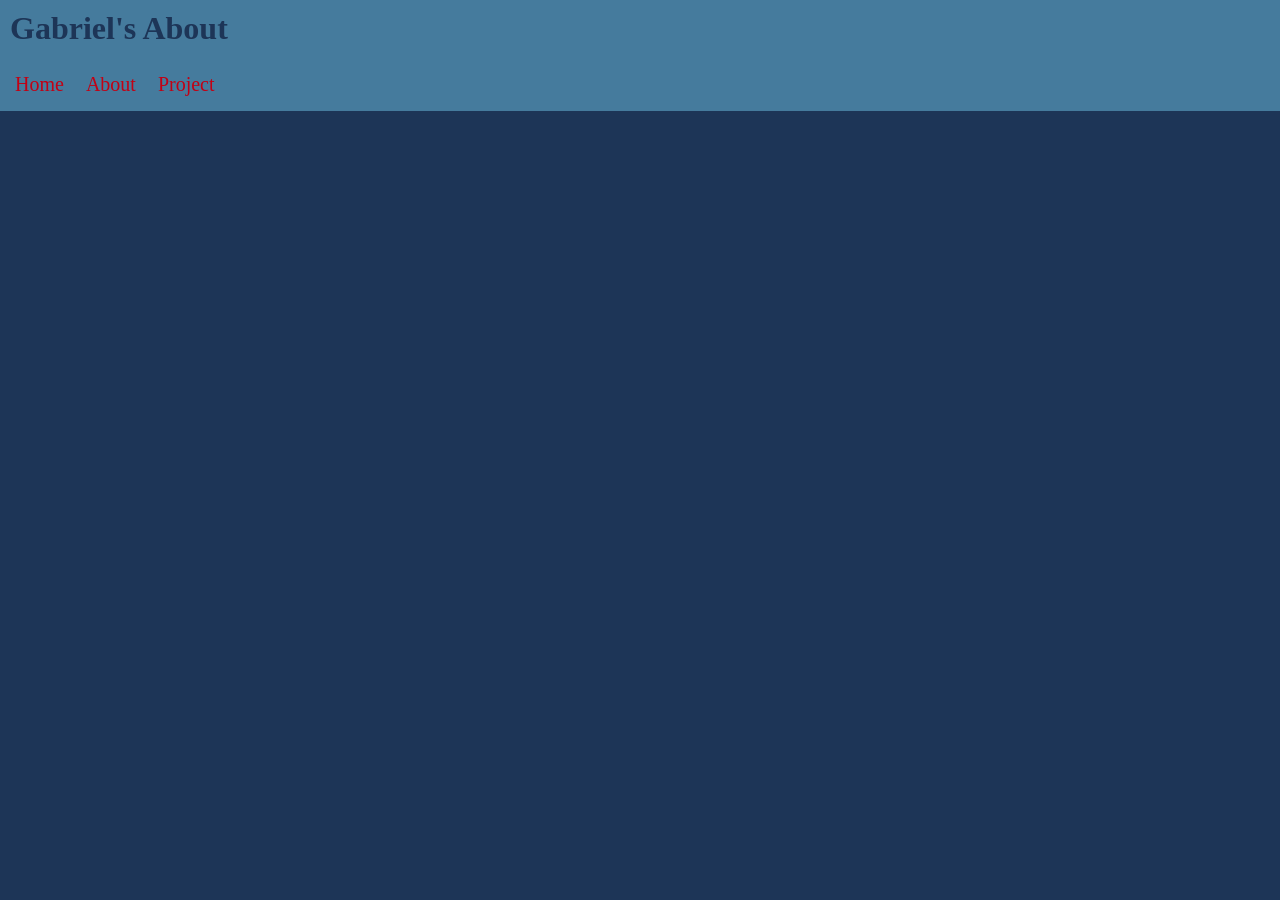
==== about.html @ ce487adc "Add homepage, about, and projects pages with updated navigation and styles" ====
<!DOCTYPE html>
<html lang="en">
<head>
    <meta charset="UTF-8">
    <meta name="viewport" content="width=device-width, initial-scale=1.0">
    <title>About me</title>
    <link rel="stylesheet" href="styles.css">
</head>
<body>
    <header>
        <h1>Gabriel's About</h1>
        <nav>
            <a href="index.html">Home</a>
            <a href="about.html">About</a>
            <a href="projects.html">Project</a>
        </nav>
    </header>
</body>
</html>
---- styles.css ----
body{
    margin:0;
    background-color: #1d3557;
    display:flex;
    flex-direction: column;
    height: 100vh;
}
header{
    background-color: #457b9d;
    padding: 10px;

}
h1{
    color: #1d3557;
    margin-top: 0;
}
a{
    text-decoration: none;
    font-size:20px;
    display:inline-block;
    margin-right:8px;
    color:#C20114;
    padding: 5px;
    border-radius:5px;
}
a:hover{
    background-color: #3BC14A;
    color:white;
}
.card{
    background-color:#A8DADC ;
    width:400px;
    padding:5px;
    margin-top:8px;
    border-radius:5px;
}
h2{
    margin-top:0;
    
}
footer p{
    text-align: center;
}
.box{
    display:flex;
    justify-content: center;
    gap:20px;
}
main{
    flex: 1;
}
footer{
    background-color: #457b9d;
}
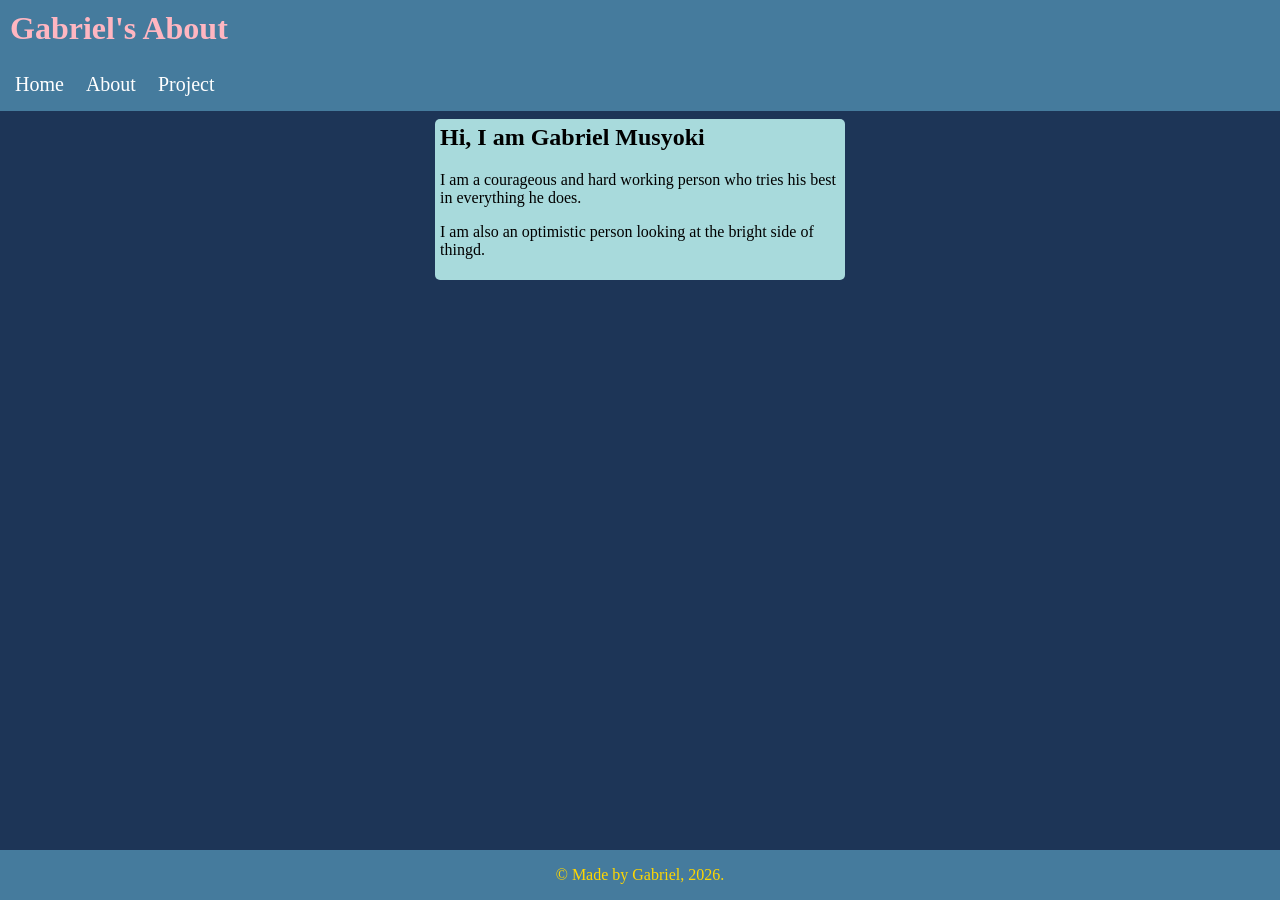
==== commit 76bfcb37: "Enhance about and projects pages with personal introduction and project details; update styles for c" ====
--- a/about.html
+++ b/about.html
@@ -15,5 +15,19 @@
             <a href="projects.html">Project</a>
         </nav>
     </header>
+    <main>
+        <section>
+            <div class="box">
+          <div class="card">
+                <h2>Hi, I am Gabriel Musyoki</h2>
+                <p> I am a courageous and hard working person who tries his best in everything he does.</p>
+                <p>I am also an optimistic person looking at the bright side of thingd.</p>
+          </div>
+          </div>
+        </section>
+    </main>
+    <footer>
+        <p>&copy; Made by Gabriel, 2026.</p>
+    </footer>
 </body>
 </html>
--- a/styles.css
+++ b/styles.css
@@ -6,12 +6,11 @@
     height: 100vh;
 }
 header{
-    background-color: #457b9d;
+    background-color:#457b9d;
     padding: 10px;
-
 }
 h1{
-    color: #1d3557;
+    color: lightpink ;
     margin-top: 0;
 }
 a{
@@ -19,7 +18,7 @@
     font-size:20px;
     display:inline-block;
     margin-right:8px;
-    color:#C20114;
+    color:white;
     padding: 5px;
     border-radius:5px;
 }
@@ -40,11 +39,13 @@
 }
 footer p{
     text-align: center;
+    color:gold;
 }
 .box{
     display:flex;
-    justify-content: center;
+    justify-content:center;
     gap:20px;
+    align-items:
 }
 main{
     flex: 1;
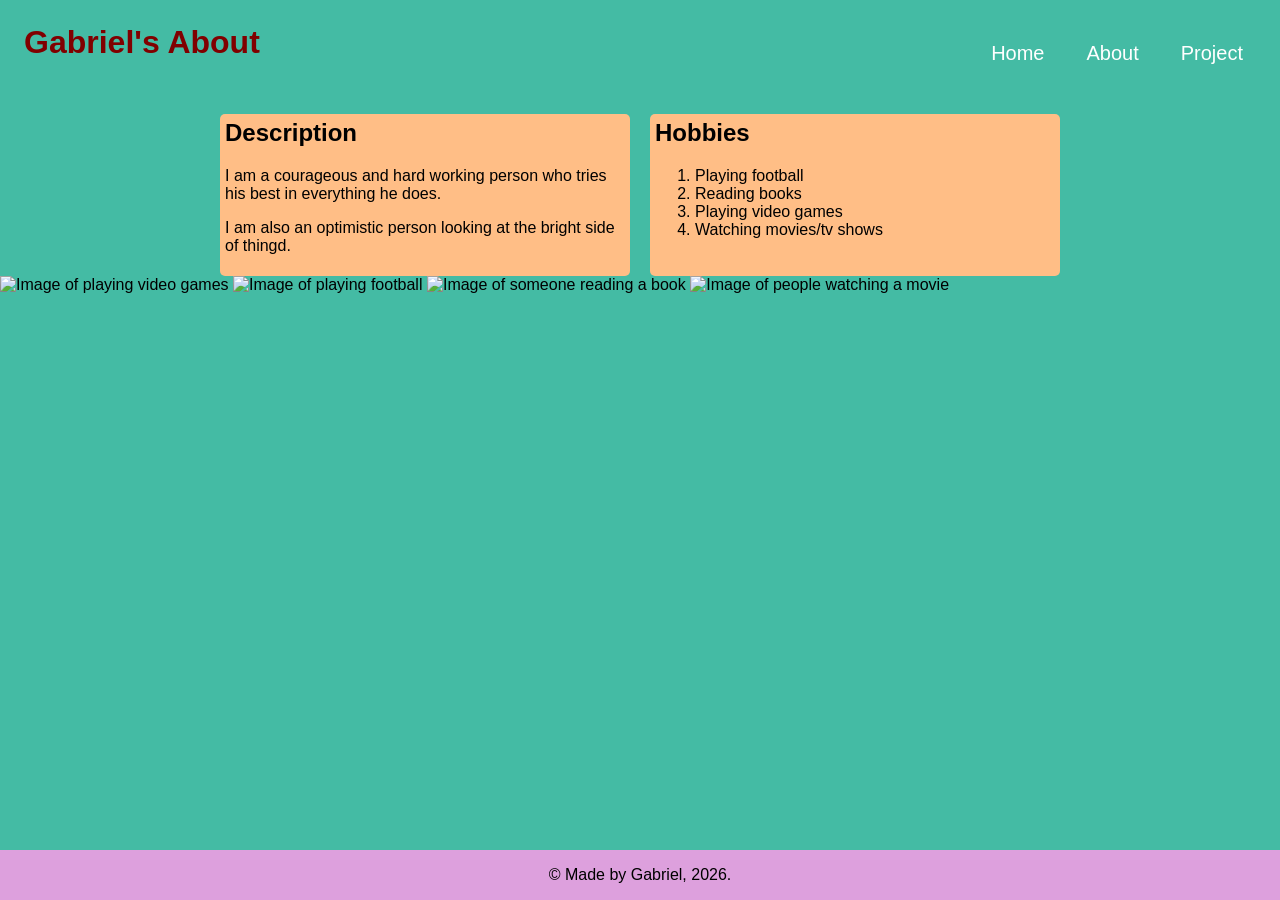
==== commit 464cb804: "Update about page with personal description and hobbies; add relevant images" ====
--- a/about.html
+++ b/about.html
@@ -19,11 +19,24 @@
         <section>
             <div class="box">
           <div class="card">
-                <h2>Hi, I am Gabriel Musyoki</h2>
+                <h2>Description</h2>
                 <p> I am a courageous and hard working person who tries his best in everything he does.</p>
                 <p>I am also an optimistic person looking at the bright side of thingd.</p>
           </div>
+          <div class="card">
+            <h2>Hobbies</h2>
+            <ol>
+                <li>Playing football</li>
+                <li>Reading books</li>
+                <li>Playing video games</li>
+                <li>Watching movies/tv shows</li>
+            </ol>
           </div>
+          </div>
+          <img src="https://encrypted-tbn0.gstatic.com/images?q=tbn:ANd9GcQY9hop8ADpbZL-6Hnxw6jSDRt89Ui_YG6zNk5XWIwovQ&s=10" width="332px" alt="Image of playing video games">
+          <img src="https://encrypted-tbn0.gstatic.com/images?q=tbn:ANd9GcQmFT_sH1qi_pQcTS50DKukGHcPgW1MRP8DLIH-y0fFJQ&s=10" width="332px" alt="Image of playing football">
+          <img src="https://encrypted-tbn0.gstatic.com/images?q=tbn:ANd9GcRykQXDZwoDVlckRMDyuXMd7oVSeuKlFLfnjRseBKFTVQ&s=10" width="332px" alt="Image of someone reading a book">
+          <img src="https://encrypted-tbn0.gstatic.com/images?q=tbn:ANd9GcTVBCn3vG-I0AjFyta4QfyAg4zdwGs1NSp6_bIm_ORDnQ&s=10" width="332px" alt="Image of people watching a movie">
         </section>
     </main>
     <footer>
--- a/styles.css
+++ b/styles.css
@@ -1,16 +1,26 @@
 body{
+    font-family: Comic Sans MS, cursive, sans-serif;
     margin:0;
-    background-color: #1d3557;
+    background-color: #44BBA4;
     display:flex;
     flex-direction: column;
     height: 100vh;
 }
 header{
-    background-color:#457b9d;
-    padding: 10px;
+    position:sticky;
+    top:0;
+    display:flex;
+    justify-content:space-between;
+    align-items:center;
+    padding:24px;
+    z-index:100;
+    }
+nav{
+    display:flex;
+    gap:24px;
 }
 h1{
-    color: lightpink ;
+    color:maroon;
     margin-top: 0;
 }
 a{
@@ -27,7 +37,7 @@
     color:white;
 }
 .card{
-    background-color:#A8DADC ;
+    background-color:#FFBE86 ;
     width:400px;
     padding:5px;
     margin-top:8px;
@@ -39,7 +49,7 @@
 }
 footer p{
     text-align: center;
-    color:gold;
+    color:black;
 }
 .box{
     display:flex;
@@ -51,5 +61,5 @@
     flex: 1;
 }
 footer{
-    background-color: #457b9d;
-}+    background-color: plum;
+}
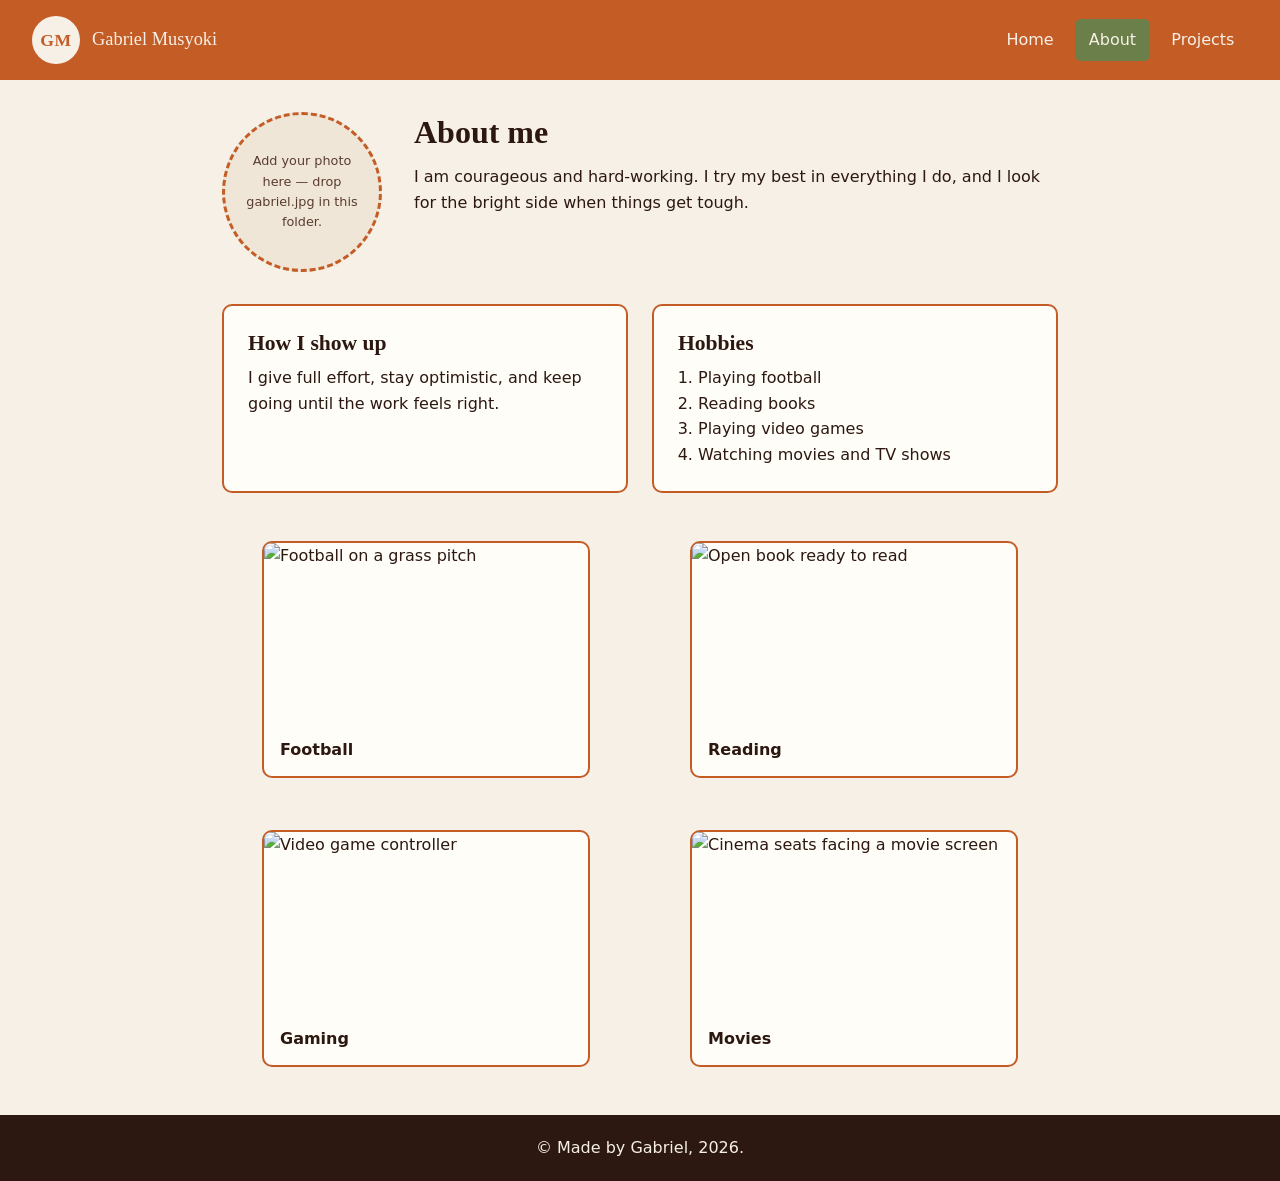
==== commit fd93396b: "Revamp about, index, and projects pages with updated content and improved styles; enhance navigation" ====
--- a/about.html
+++ b/about.html
@@ -3,44 +3,67 @@
 <head>
     <meta charset="UTF-8">
     <meta name="viewport" content="width=device-width, initial-scale=1.0">
-    <title>About me</title>
+    <title>About Gabriel</title>
     <link rel="stylesheet" href="styles.css">
 </head>
 <body>
     <header>
-        <h1>Gabriel's About</h1>
+        <a class="logo" href="index.html" aria-label="Gabriel Musyoki — Home">
+            <span class="logo-mark">GM</span>
+            <span class="logo-name">Gabriel Musyoki</span>
+        </a>
         <nav>
             <a href="index.html">Home</a>
-            <a href="about.html">About</a>
-            <a href="projects.html">Project</a>
+            <a href="about.html" aria-current="page">About</a>
+            <a href="projects.html">Projects</a>
         </nav>
     </header>
     <main>
-        <section>
-            <div class="box">
-          <div class="card">
-                <h2>Description</h2>
-                <p> I am a courageous and hard working person who tries his best in everything he does.</p>
-                <p>I am also an optimistic person looking at the bright side of thingd.</p>
-          </div>
-          <div class="card">
-            <h2>Hobbies</h2>
-            <ol>
-                <li>Playing football</li>
-                <li>Reading books</li>
-                <li>Playing video games</li>
-                <li>Watching movies/tv shows</li>
-            </ol>
-          </div>
-          </div>
-          <img src="https://encrypted-tbn0.gstatic.com/images?q=tbn:ANd9GcQY9hop8ADpbZL-6Hnxw6jSDRt89Ui_YG6zNk5XWIwovQ&s=10" width="332px" alt="Image of playing video games">
-          <img src="https://encrypted-tbn0.gstatic.com/images?q=tbn:ANd9GcQmFT_sH1qi_pQcTS50DKukGHcPgW1MRP8DLIH-y0fFJQ&s=10" width="332px" alt="Image of playing football">
-          <img src="https://encrypted-tbn0.gstatic.com/images?q=tbn:ANd9GcRykQXDZwoDVlckRMDyuXMd7oVSeuKlFLfnjRseBKFTVQ&s=10" width="332px" alt="Image of someone reading a book">
-          <img src="https://encrypted-tbn0.gstatic.com/images?q=tbn:ANd9GcTVBCn3vG-I0AjFyta4QfyAg4zdwGs1NSp6_bIm_ORDnQ&s=10" width="332px" alt="Image of people watching a movie">
+        <section class="about-intro">
+            <div class="photo-placeholder small" role="img" aria-label="Photo of Gabriel Musyoki coming soon">
+                Add your photo here — drop gabriel.jpg in this folder.
+            </div>
+            <div>
+                <h1>About me</h1>
+                <p>I am courageous and hard-working. I try my best in everything I do, and I look for the bright side when things get tough.</p>
+            </div>
+        </section>
+        <section class="box">
+            <div class="card">
+                <h2>How I show up</h2>
+                <p>I give full effort, stay optimistic, and keep going until the work feels right.</p>
+            </div>
+            <div class="card">
+                <h2>Hobbies</h2>
+                <ol>
+                    <li>Playing football</li>
+                    <li>Reading books</li>
+                    <li>Playing video games</li>
+                    <li>Watching movies and TV shows</li>
+                </ol>
+            </div>
+        </section>
+        <section class="hobby-grid">
+            <figure class="hobby-card">
+                <img src="https://images.unsplash.com/photo-1579952363873-27f3bade9f55?auto=format&amp;fit=crop&amp;w=800&amp;q=80" alt="Football on a grass pitch">
+                <p>Football</p>
+            </figure>
+            <figure class="hobby-card">
+                <img src="https://images.unsplash.com/photo-1512820790803-83ca734da794?auto=format&amp;fit=crop&amp;w=800&amp;q=80" alt="Open book ready to read">
+                <p>Reading</p>
+            </figure>
+            <figure class="hobby-card">
+                <img src="https://images.unsplash.com/photo-1511512578047-dfb367046420?auto=format&amp;fit=crop&amp;w=800&amp;q=80" alt="Video game controller">
+                <p>Gaming</p>
+            </figure>
+            <figure class="hobby-card">
+                <img src="https://images.unsplash.com/photo-1489599849927-2ee91cede3ba?auto=format&amp;fit=crop&amp;w=800&amp;q=80" alt="Cinema seats facing a movie screen">
+                <p>Movies</p>
+            </figure>
         </section>
     </main>
     <footer>
         <p>&copy; Made by Gabriel, 2026.</p>
     </footer>
 </body>
-</html>+</html>
--- a/styles.css
+++ b/styles.css
@@ -1,65 +1,266 @@
-body{
-    font-family: Comic Sans MS, cursive, sans-serif;
-    margin:0;
-    background-color: #44BBA4;
-    display:flex;
+*,
+*::before,
+*::after {
+    box-sizing: border-box;
+}
+
+body {
+    font-family: "Segoe UI", system-ui, sans-serif;
+    margin: 0;
+    background-color: #F6F0E6;
+    color: #2C1810;
+    display: flex;
     flex-direction: column;
-    height: 100vh;
-}
-header{
-    position:sticky;
-    top:0;
-    display:flex;
-    justify-content:space-between;
-    align-items:center;
-    padding:24px;
-    z-index:100;
+    min-height: 100vh;
+    line-height: 1.6;
+}
+
+header {
+    position: sticky;
+    top: 0;
+    display: flex;
+    justify-content: space-between;
+    align-items: center;
+    padding: 1rem 2rem;
+    background-color: #C45C26;
+    z-index: 100;
+}
+
+.logo {
+    display: flex;
+    align-items: center;
+    gap: 0.75rem;
+    text-decoration: none;
+    color: #F6F0E6;
+}
+
+.logo-mark {
+    display: flex;
+    align-items: center;
+    justify-content: center;
+    width: 48px;
+    height: 48px;
+    border-radius: 50%;
+    background-color: #F6F0E6;
+    color: #C45C26;
+    font-family: Georgia, "Times New Roman", serif;
+    font-weight: 700;
+    font-size: 1.1rem;
+    letter-spacing: 0.04em;
+}
+
+.logo-name {
+    font-family: Georgia, "Times New Roman", serif;
+    font-size: 1.15rem;
+}
+
+nav {
+    display: flex;
+    gap: 8px;
+}
+
+nav a {
+    text-decoration: none;
+    font-size: 1rem;
+    display: inline-block;
+    color: #F6F0E6;
+    padding: 0.5rem 0.85rem;
+    border-radius: 6px;
+}
+
+nav a:hover,
+nav a[aria-current="page"] {
+    background-color: #6B7F4A;
+    color: #F6F0E6;
+}
+
+h1,
+h2,
+h3 {
+    font-family: Georgia, "Times New Roman", serif;
+    line-height: 1.25;
+    margin-top: 0;
+}
+
+h1 {
+    font-size: 2rem;
+    margin-bottom: 0.75rem;
+}
+
+h2 {
+    font-size: 1.35rem;
+    margin-bottom: 0.5rem;
+}
+
+p {
+    margin: 0 0 1rem;
+}
+
+p:last-child {
+    margin-bottom: 0;
+}
+
+main {
+    flex: 1;
+    width: 100%;
+    max-width: 900px;
+    margin: 0 auto;
+    padding: 2rem;
+}
+
+.hero {
+    display: flex;
+    align-items: center;
+    gap: 2rem;
+    margin-bottom: 2rem;
+}
+
+.hero-copy {
+    flex: 1;
+}
+
+.tagline {
+    font-size: 1.15rem;
+    margin-bottom: 0;
+}
+
+.photo-placeholder {
+    flex-shrink: 0;
+    width: 220px;
+    height: 220px;
+    border-radius: 50%;
+    border: 3px dashed #C45C26;
+    background-color: #efe6d8;
+    display: flex;
+    flex-direction: column;
+    align-items: center;
+    justify-content: center;
+    text-align: center;
+    padding: 1.25rem;
+    color: #5a3d30;
+    font-size: 0.9rem;
+}
+
+.photo-placeholder img {
+    width: 100%;
+    height: 100%;
+    object-fit: cover;
+    border-radius: 50%;
+}
+
+.photo-placeholder.small {
+    width: 160px;
+    height: 160px;
+    font-size: 0.8rem;
+}
+
+.about-intro {
+    display: flex;
+    align-items: flex-start;
+    gap: 2rem;
+    margin-bottom: 2rem;
+}
+
+.box {
+    display: flex;
+    justify-content: center;
+    align-items: stretch;
+    flex-wrap: wrap;
+    gap: 1.5rem;
+    margin-bottom: 2rem;
+}
+
+.card {
+    background-color: #fffdf8;
+    flex: 1 1 280px;
+    padding: 1.5rem;
+    border-radius: 10px;
+    border: 2px solid #C45C26;
+}
+
+.card p,
+.card ol {
+    margin-bottom: 0.75rem;
+}
+
+.card ol {
+    padding-left: 1.25rem;
+    margin-top: 0;
+}
+
+.card ol:last-child,
+.card p:last-child {
+    margin-bottom: 0;
+}
+
+.hobby-grid {
+    display: grid;
+    grid-template-columns: repeat(2, minmax(0, 1fr));
+    gap: 1.25rem;
+}
+
+.hobby-card {
+    background-color: #fffdf8;
+    border-radius: 10px;
+    overflow: hidden;
+    border: 2px solid #C45C26;
+}
+
+.hobby-card img {
+    width: 100%;
+    height: 180px;
+    object-fit: cover;
+    display: block;
+}
+
+.hobby-card p {
+    padding: 0.85rem 1rem;
+    margin: 0;
+    font-weight: 600;
+}
+
+.projects-grid {
+    display: grid;
+    grid-template-columns: 1fr;
+    gap: 1.5rem;
+}
+
+.project-card h2 {
+    color: #C45C26;
+}
+
+.project-meta {
+    font-size: 0.9rem;
+    color: #5a3d30;
+    margin-bottom: 0.75rem;
+}
+
+footer {
+    background-color: #2C1810;
+    padding: 1.25rem 2rem;
+}
+
+footer p {
+    text-align: center;
+    color: #F6F0E6;
+    margin: 0;
+}
+
+@media (max-width: 700px) {
+    header {
+        flex-direction: column;
+        gap: 0.75rem;
+        padding: 1rem;
     }
-nav{
-    display:flex;
-    gap:24px;
-}
-h1{
-    color:maroon;
-    margin-top: 0;
-}
-a{
-    text-decoration: none;
-    font-size:20px;
-    display:inline-block;
-    margin-right:8px;
-    color:white;
-    padding: 5px;
-    border-radius:5px;
-}
-a:hover{
-    background-color: #3BC14A;
-    color:white;
-}
-.card{
-    background-color:#FFBE86 ;
-    width:400px;
-    padding:5px;
-    margin-top:8px;
-    border-radius:5px;
-}
-h2{
-    margin-top:0;
-    
-}
-footer p{
-    text-align: center;
-    color:black;
-}
-.box{
-    display:flex;
-    justify-content:center;
-    gap:20px;
-    align-items:
-}
-main{
-    flex: 1;
-}
-footer{
-    background-color: plum;
-}
+
+    .hero,
+    .about-intro {
+        flex-direction: column;
+        align-items: center;
+        text-align: center;
+    }
+
+    .hobby-grid {
+        grid-template-columns: 1fr;
+    }
+}
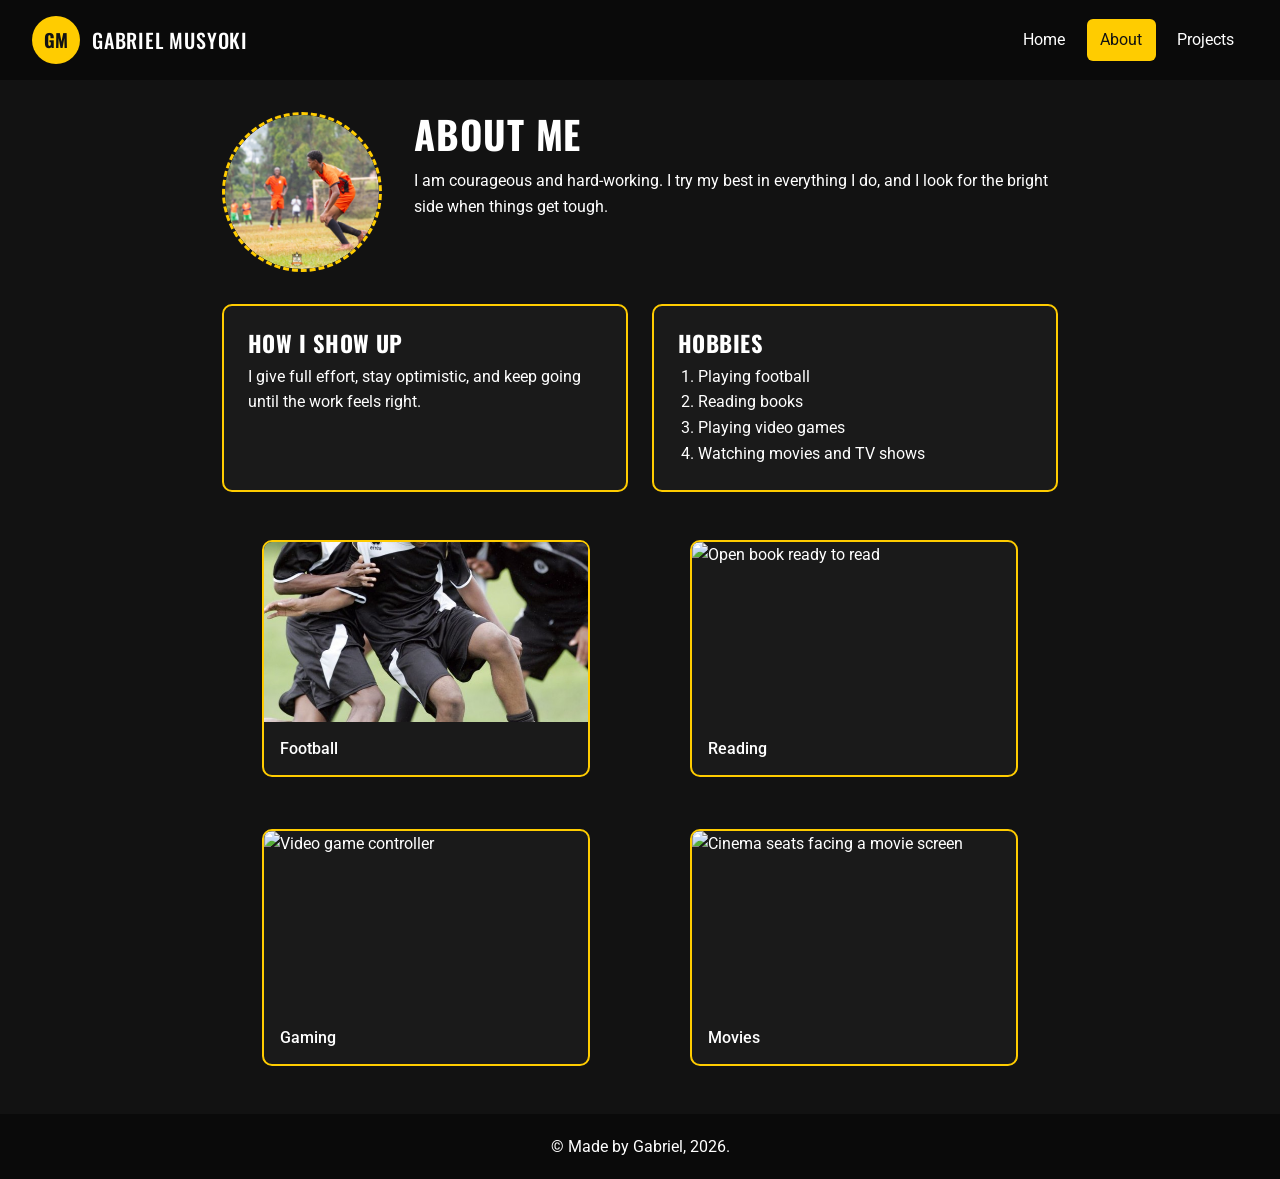
==== commit 8a36fda6: "Enhance overall styling and layout across all pages; update font styles, background colors, and imag" ====
--- a/about.html
+++ b/about.html
@@ -4,6 +4,9 @@
     <meta charset="UTF-8">
     <meta name="viewport" content="width=device-width, initial-scale=1.0">
     <title>About Gabriel</title>
+    <link rel="preconnect" href="https://fonts.googleapis.com">
+    <link rel="preconnect" href="https://fonts.gstatic.com" crossorigin>
+    <link href="https://fonts.googleapis.com/css2?family=Oswald:wght@500;700&family=Roboto:wght@400;500&display=swap" rel="stylesheet">
     <link rel="stylesheet" href="styles.css">
 </head>
 <body>
@@ -20,8 +23,8 @@
     </header>
     <main>
         <section class="about-intro">
-            <div class="photo-placeholder small" role="img" aria-label="Photo of Gabriel Musyoki coming soon">
-                Add your photo here — drop gabriel.jpg in this folder.
+            <div class="photo-placeholder small">
+                <img src="images/gabriel.png" alt="Gabriel Musyoki playing football">
             </div>
             <div>
                 <h1>About me</h1>
@@ -45,7 +48,7 @@
         </section>
         <section class="hobby-grid">
             <figure class="hobby-card">
-                <img src="https://images.unsplash.com/photo-1579952363873-27f3bade9f55?auto=format&amp;fit=crop&amp;w=800&amp;q=80" alt="Football on a grass pitch">
+                <img src="images/football-team.png" alt="Players competing for the ball at training">
                 <p>Football</p>
             </figure>
             <figure class="hobby-card">
--- a/styles.css
+++ b/styles.css
@@ -5,10 +5,10 @@
 }
 
 body {
-    font-family: "Segoe UI", system-ui, sans-serif;
+    font-family: Roboto, system-ui, sans-serif;
     margin: 0;
-    background-color: #F6F0E6;
-    color: #2C1810;
+    background-color: #121212;
+    color: #FFFFFF;
     display: flex;
     flex-direction: column;
     min-height: 100vh;
@@ -22,7 +22,7 @@
     justify-content: space-between;
     align-items: center;
     padding: 1rem 2rem;
-    background-color: #C45C26;
+    background-color: #0a0a0a;
     z-index: 100;
 }
 
@@ -31,7 +31,7 @@
     align-items: center;
     gap: 0.75rem;
     text-decoration: none;
-    color: #F6F0E6;
+    color: #FFFFFF;
 }
 
 .logo-mark {
@@ -41,17 +41,20 @@
     width: 48px;
     height: 48px;
     border-radius: 50%;
-    background-color: #F6F0E6;
-    color: #C45C26;
-    font-family: Georgia, "Times New Roman", serif;
+    background-color: #FFCC00;
+    color: #121212;
+    font-family: Oswald, sans-serif;
     font-weight: 700;
-    font-size: 1.1rem;
+    font-size: 1.15rem;
+    letter-spacing: -0.02em;
+}
+
+.logo-name {
+    font-family: Oswald, sans-serif;
+    font-weight: 500;
+    font-size: 1.25rem;
     letter-spacing: 0.04em;
-}
-
-.logo-name {
-    font-family: Georgia, "Times New Roman", serif;
-    font-size: 1.15rem;
+    text-transform: uppercase;
 }
 
 nav {
@@ -63,32 +66,35 @@
     text-decoration: none;
     font-size: 1rem;
     display: inline-block;
-    color: #F6F0E6;
+    color: #FFFFFF;
     padding: 0.5rem 0.85rem;
     border-radius: 6px;
 }
 
 nav a:hover,
 nav a[aria-current="page"] {
-    background-color: #6B7F4A;
-    color: #F6F0E6;
+    background-color: #FFCC00;
+    color: #121212;
 }
 
 h1,
 h2,
 h3 {
-    font-family: Georgia, "Times New Roman", serif;
-    line-height: 1.25;
+    font-family: Oswald, sans-serif;
+    font-weight: 700;
+    line-height: 1.15;
     margin-top: 0;
+    letter-spacing: 0.02em;
+    text-transform: uppercase;
 }
 
 h1 {
-    font-size: 2rem;
+    font-size: 2.4rem;
     margin-bottom: 0.75rem;
 }
 
 h2 {
-    font-size: 1.35rem;
+    font-size: 1.4rem;
     margin-bottom: 0.5rem;
 }
 
@@ -129,15 +135,16 @@
     width: 220px;
     height: 220px;
     border-radius: 50%;
-    border: 3px dashed #C45C26;
-    background-color: #efe6d8;
+    border: 3px dashed #FFCC00;
+    background-color: #1a1a1a;
     display: flex;
     flex-direction: column;
     align-items: center;
     justify-content: center;
     text-align: center;
-    padding: 1.25rem;
-    color: #5a3d30;
+    overflow: hidden;
+    padding: 0;
+    color: #FFFFFF;
     font-size: 0.9rem;
 }
 
@@ -145,7 +152,9 @@
     width: 100%;
     height: 100%;
     object-fit: cover;
+    object-position: 58% 32%;
     border-radius: 50%;
+    display: block;
 }
 
 .photo-placeholder.small {
@@ -171,11 +180,11 @@
 }
 
 .card {
-    background-color: #fffdf8;
+    background-color: #1a1a1a;
     flex: 1 1 280px;
     padding: 1.5rem;
     border-radius: 10px;
-    border: 2px solid #C45C26;
+    border: 2px solid #FFCC00;
 }
 
 .card p,
@@ -200,10 +209,10 @@
 }
 
 .hobby-card {
-    background-color: #fffdf8;
+    background-color: #1a1a1a;
     border-radius: 10px;
     overflow: hidden;
-    border: 2px solid #C45C26;
+    border: 2px solid #FFCC00;
 }
 
 .hobby-card img {
@@ -216,7 +225,7 @@
 .hobby-card p {
     padding: 0.85rem 1rem;
     margin: 0;
-    font-weight: 600;
+    font-weight: 500;
 }
 
 .projects-grid {
@@ -226,23 +235,33 @@
 }
 
 .project-card h2 {
-    color: #C45C26;
+    color: #FFCC00;
+}
+
+.project-photo {
+    width: 100%;
+    height: 220px;
+    object-fit: cover;
+    object-position: center 30%;
+    border-radius: 8px;
+    display: block;
+    margin: 0 0 1rem;
 }
 
 .project-meta {
     font-size: 0.9rem;
-    color: #5a3d30;
+    color: #FFCC00;
     margin-bottom: 0.75rem;
 }
 
 footer {
-    background-color: #2C1810;
+    background-color: #0a0a0a;
     padding: 1.25rem 2rem;
 }
 
 footer p {
     text-align: center;
-    color: #F6F0E6;
+    color: #FFFFFF;
     margin: 0;
 }
 
